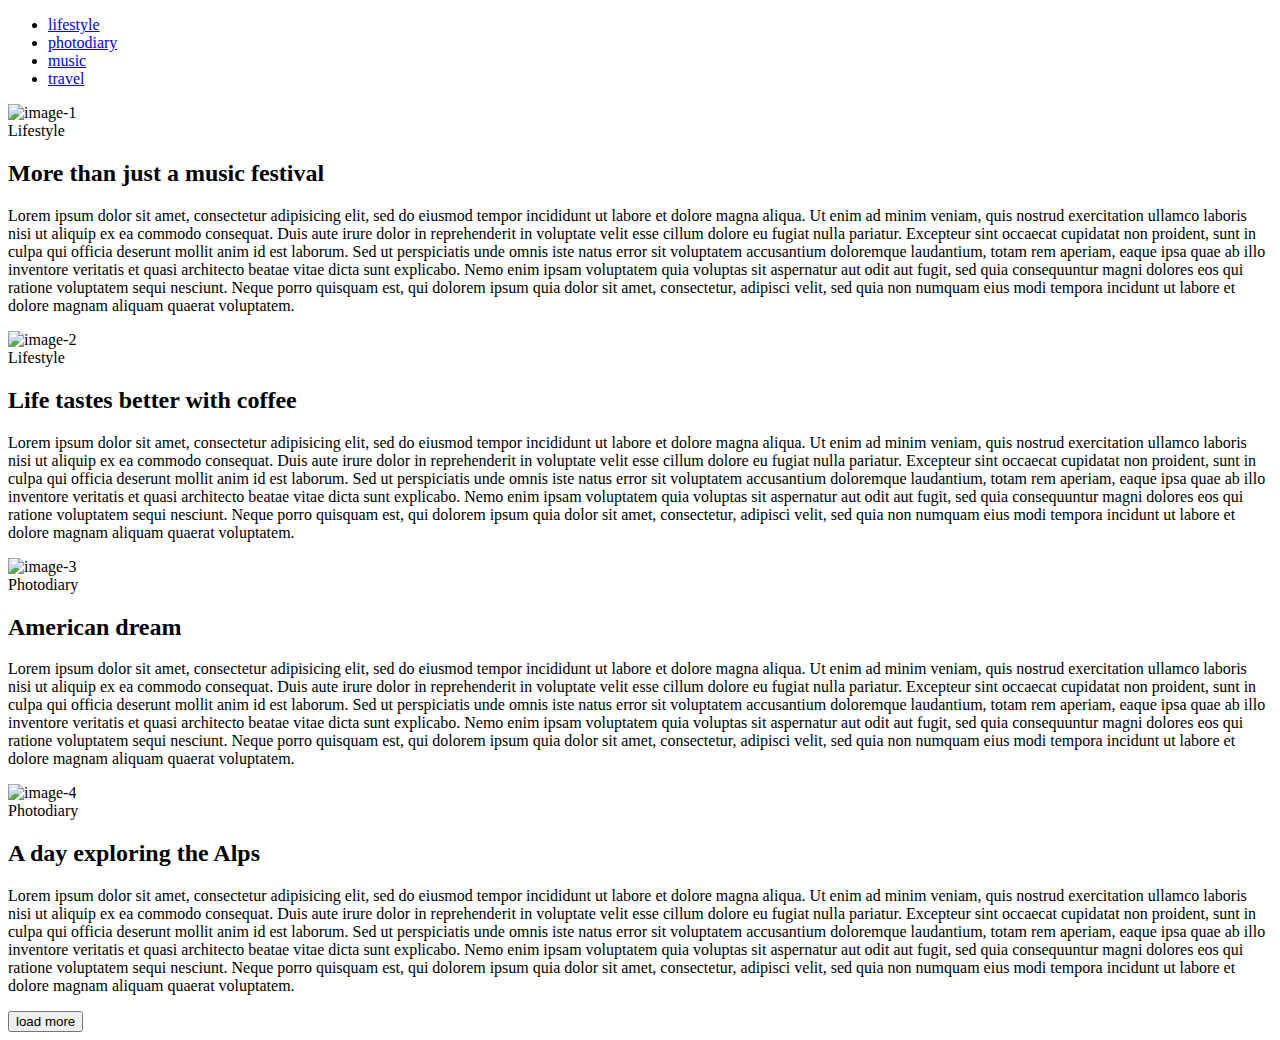
==== hw-03/index.html @ 93e20cb4 "hw-02>03" ====
<!DOCTYPE html>
<html lang="en">
  <head>
    <meta charset="UTF-8" />
    <meta name="viewport" content="width=device-width, initial-scale=1.0" />
    <meta http-equiv="X-UA-Compatible" content="ie=edge" />
    <title>Homework-01-02</title>
  </head>
  <body>
    <header>
      <nav>
        <ul>
          <li>
            <a href="#">lifestyle</a>
          </li>
          <li>
            <a href="#">photodiary</a>
          </li>
          <li>
            <a href="#">music</a>
          </li>
          <li>
            <a href="#">travel</a>
          </li>
        </ul>
      </nav>
    </header>
    <main>
      <section>
        <article>
          <img src="img/image-1.png" alt="image-1" />
          <div>Lifestyle</div>
          <h2>More than just a music festival</h2>
          <p>
            Lorem ipsum dolor sit amet, consectetur adipisicing elit, sed do
            eiusmod tempor incididunt ut labore et dolore magna aliqua. Ut enim
            ad minim veniam, quis nostrud exercitation ullamco laboris nisi ut
            aliquip ex ea commodo consequat. Duis aute irure dolor in
            reprehenderit in voluptate velit esse cillum dolore eu fugiat nulla
            pariatur. Excepteur sint occaecat cupidatat non proident, sunt in
            culpa qui officia deserunt mollit anim id est laborum. Sed ut
            perspiciatis unde omnis iste natus error sit voluptatem accusantium
            doloremque laudantium, totam rem aperiam, eaque ipsa quae ab illo
            inventore veritatis et quasi architecto beatae vitae dicta sunt
            explicabo. Nemo enim ipsam voluptatem quia voluptas sit aspernatur
            aut odit aut fugit, sed quia consequuntur magni dolores eos qui
            ratione voluptatem sequi nesciunt. Neque porro quisquam est, qui
            dolorem ipsum quia dolor sit amet, consectetur, adipisci velit, sed
            quia non numquam eius modi tempora incidunt ut labore et dolore
            magnam aliquam quaerat voluptatem.
          </p>
        </article>
        <article>
          <img src="img/image-2.png" alt="image-2" />
          <div>
            Lifestyle
          </div>
          <h2>
            Life tastes better with coffee
          </h2>
          <p>
            Lorem ipsum dolor sit amet, consectetur adipisicing elit, sed do
            eiusmod tempor incididunt ut labore et dolore magna aliqua. Ut enim
            ad minim veniam, quis nostrud exercitation ullamco laboris nisi ut
            aliquip ex ea commodo consequat. Duis aute irure dolor in
            reprehenderit in voluptate velit esse cillum dolore eu fugiat nulla
            pariatur. Excepteur sint occaecat cupidatat non proident, sunt in
            culpa qui officia deserunt mollit anim id est laborum. Sed ut
            perspiciatis unde omnis iste natus error sit voluptatem accusantium
            doloremque laudantium, totam rem aperiam, eaque ipsa quae ab illo
            inventore veritatis et quasi architecto beatae vitae dicta sunt
            explicabo. Nemo enim ipsam voluptatem quia voluptas sit aspernatur
            aut odit aut fugit, sed quia consequuntur magni dolores eos qui
            ratione voluptatem sequi nesciunt. Neque porro quisquam est, qui
            dolorem ipsum quia dolor sit amet, consectetur, adipisci velit, sed
            quia non numquam eius modi tempora incidunt ut labore et dolore
            magnam aliquam quaerat voluptatem.
          </p>
        </article>
        <article>
          <img src="img/image-3.png" alt="image-3" />
          <div>
            Photodiary
          </div>
          <h2>
            American dream
          </h2>
          <p>
            Lorem ipsum dolor sit amet, consectetur adipisicing elit, sed do
            eiusmod tempor incididunt ut labore et dolore magna aliqua. Ut enim
            ad minim veniam, quis nostrud exercitation ullamco laboris nisi ut
            aliquip ex ea commodo consequat. Duis aute irure dolor in
            reprehenderit in voluptate velit esse cillum dolore eu fugiat nulla
            pariatur. Excepteur sint occaecat cupidatat non proident, sunt in
            culpa qui officia deserunt mollit anim id est laborum. Sed ut
            perspiciatis unde omnis iste natus error sit voluptatem accusantium
            doloremque laudantium, totam rem aperiam, eaque ipsa quae ab illo
            inventore veritatis et quasi architecto beatae vitae dicta sunt
            explicabo. Nemo enim ipsam voluptatem quia voluptas sit aspernatur
            aut odit aut fugit, sed quia consequuntur magni dolores eos qui
            ratione voluptatem sequi nesciunt. Neque porro quisquam est, qui
            dolorem ipsum quia dolor sit amet, consectetur, adipisci velit, sed
            quia non numquam eius modi tempora incidunt ut labore et dolore
            magnam aliquam quaerat voluptatem.
          </p>
        </article>
        <article>
          <img src="img/image-4.png" alt="image-4" />
          <div>
            Photodiary
          </div>
          <h2>
            A day exploring the Alps
          </h2>
          <p>
            Lorem ipsum dolor sit amet, consectetur adipisicing elit, sed do
            eiusmod tempor incididunt ut labore et dolore magna aliqua. Ut enim
            ad minim veniam, quis nostrud exercitation ullamco laboris nisi ut
            aliquip ex ea commodo consequat. Duis aute irure dolor in
            reprehenderit in voluptate velit esse cillum dolore eu fugiat nulla
            pariatur. Excepteur sint occaecat cupidatat non proident, sunt in
            culpa qui officia deserunt mollit anim id est laborum. Sed ut
            perspiciatis unde omnis iste natus error sit voluptatem accusantium
            doloremque laudantium, totam rem aperiam, eaque ipsa quae ab illo
            inventore veritatis et quasi architecto beatae vitae dicta sunt
            explicabo. Nemo enim ipsam voluptatem quia voluptas sit aspernatur
            aut odit aut fugit, sed quia consequuntur magni dolores eos qui
            ratione voluptatem sequi nesciunt. Neque porro quisquam est, qui
            dolorem ipsum quia dolor sit amet, consectetur, adipisci velit, sed
            quia non numquam eius modi tempora incidunt ut labore et dolore
            magnam aliquam quaerat voluptatem.
          </p>
        </article>

        <button>
          load more
        </button>
      </section>
    </main>
  </body>
</html>
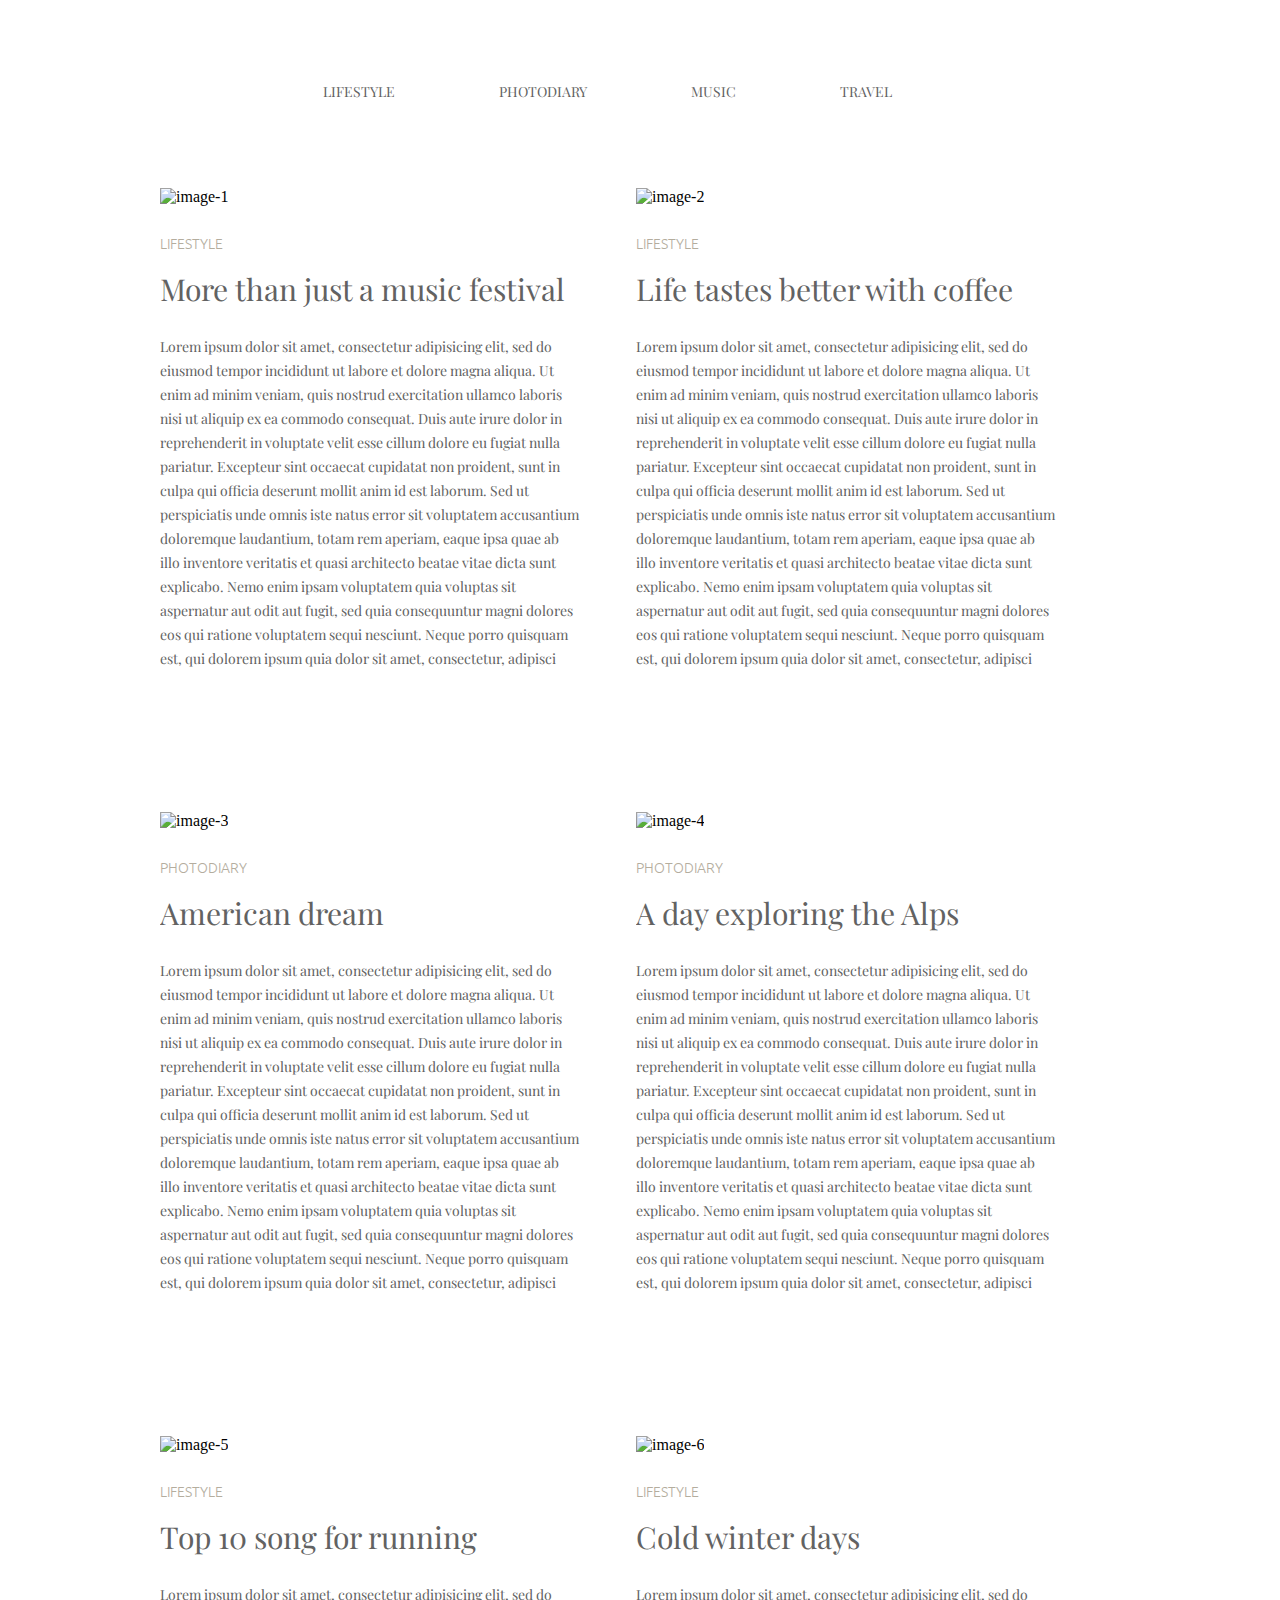
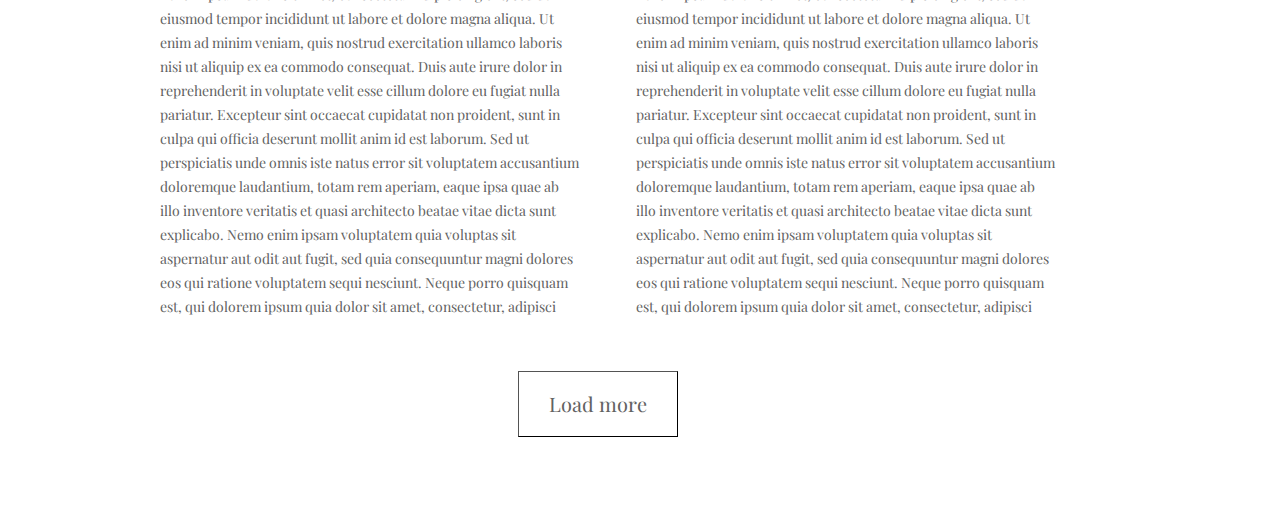
==== commit 60094ac5: "hw-03" ====
--- a/hw-03/index.html
+++ b/hw-03/index.html
@@ -2,14 +2,18 @@
 <html lang="en">
   <head>
     <meta charset="UTF-8" />
-    <meta name="viewport" content="width=device-width, initial-scale=1.0" />
-    <meta http-equiv="X-UA-Compatible" content="ie=edge" />
-    <title>Homework-01-02</title>
+    <link rel="stylesheet" href="css/normalize.css" />
+    <link
+      href="https://fonts.googleapis.com/css?family=Playfair+Display|Ubuntu:300&display=swap"
+      rel="stylesheet"
+    />
+    <link rel="stylesheet" href="css/style.css" />
+    <title>Homework-03</title>
   </head>
   <body>
     <header>
       <nav>
-        <ul>
+        <ul class="menu-list">
           <li>
             <a href="#">lifestyle</a>
           </li>
@@ -28,10 +32,10 @@
     <main>
       <section>
         <article>
-          <img src="img/image-1.png" alt="image-1" />
-          <div>Lifestyle</div>
-          <h2>More than just a music festival</h2>
-          <p>
+          <img class="img" src="img/image-1.jpg" alt="image-1" />
+          <div class="menu-name">Lifestyle</div>
+          <h2 class="img-name">More than just a music festival</h2>
+          <p class="text">
             Lorem ipsum dolor sit amet, consectetur adipisicing elit, sed do
             eiusmod tempor incididunt ut labore et dolore magna aliqua. Ut enim
             ad minim veniam, quis nostrud exercitation ullamco laboris nisi ut
@@ -51,14 +55,10 @@
           </p>
         </article>
         <article>
-          <img src="img/image-2.png" alt="image-2" />
-          <div>
-            Lifestyle
-          </div>
-          <h2>
-            Life tastes better with coffee
-          </h2>
-          <p>
+          <img class="img" src="img/image-2.jpg" alt="image-2" />
+          <div class="menu-name">Lifestyle</div>
+          <h2 class="img-name">Life tastes better with coffee</h2>
+          <p class="text">
             Lorem ipsum dolor sit amet, consectetur adipisicing elit, sed do
             eiusmod tempor incididunt ut labore et dolore magna aliqua. Ut enim
             ad minim veniam, quis nostrud exercitation ullamco laboris nisi ut
@@ -78,14 +78,10 @@
           </p>
         </article>
         <article>
-          <img src="img/image-3.png" alt="image-3" />
-          <div>
-            Photodiary
-          </div>
-          <h2>
-            American dream
-          </h2>
-          <p>
+          <img class="img" src="img/image-3.jpg" alt="image-3" />
+          <div class="menu-name">Photodiary</div>
+          <h2 class="img-name">American dream</h2>
+          <p class="text">
             Lorem ipsum dolor sit amet, consectetur adipisicing elit, sed do
             eiusmod tempor incididunt ut labore et dolore magna aliqua. Ut enim
             ad minim veniam, quis nostrud exercitation ullamco laboris nisi ut
@@ -105,14 +101,56 @@
           </p>
         </article>
         <article>
-          <img src="img/image-4.png" alt="image-4" />
-          <div>
-            Photodiary
-          </div>
-          <h2>
-            A day exploring the Alps
-          </h2>
-          <p>
+          <img class="img" src="img/image-4.jpg" alt="image-4" />
+          <div class="menu-name">Photodiary</div>
+          <h2 class="img-name">A day exploring the Alps</h2>
+          <p class="text">
+            Lorem ipsum dolor sit amet, consectetur adipisicing elit, sed do
+            eiusmod tempor incididunt ut labore et dolore magna aliqua. Ut enim
+            ad minim veniam, quis nostrud exercitation ullamco laboris nisi ut
+            aliquip ex ea commodo consequat. Duis aute irure dolor in
+            reprehenderit in voluptate velit esse cillum dolore eu fugiat nulla
+            pariatur. Excepteur sint occaecat cupidatat non proident, sunt in
+            culpa qui officia deserunt mollit anim id est laborum. Sed ut
+            perspiciatis unde omnis iste natus error sit voluptatem accusantium
+            doloremque laudantium, totam rem aperiam, eaque ipsa quae ab illo
+            inventore veritatis et quasi architecto beatae vitae dicta sunt
+            explicabo. Nemo enim ipsam voluptatem quia voluptas sit aspernatur
+            aut odit aut fugit, sed quia consequuntur magni dolores eos qui
+            ratione voluptatem sequi nesciunt. Neque porro quisquam est, qui
+            dolorem ipsum quia dolor sit amet, consectetur, adipisci velit, sed
+            quia non numquam eius modi tempora incidunt ut labore et dolore
+            magnam aliquam quaerat voluptatem.
+          </p>
+        </article>
+        <article>
+          <img class="img" src="img/image-5.jpg" alt="image-5" />
+          <div class="menu-name">Lifestyle</div>
+          <h2 class="img-name">Top 10 song for running</h2>
+          <p class="text">
+            Lorem ipsum dolor sit amet, consectetur adipisicing elit, sed do
+            eiusmod tempor incididunt ut labore et dolore magna aliqua. Ut enim
+            ad minim veniam, quis nostrud exercitation ullamco laboris nisi ut
+            aliquip ex ea commodo consequat. Duis aute irure dolor in
+            reprehenderit in voluptate velit esse cillum dolore eu fugiat nulla
+            pariatur. Excepteur sint occaecat cupidatat non proident, sunt in
+            culpa qui officia deserunt mollit anim id est laborum. Sed ut
+            perspiciatis unde omnis iste natus error sit voluptatem accusantium
+            doloremque laudantium, totam rem aperiam, eaque ipsa quae ab illo
+            inventore veritatis et quasi architecto beatae vitae dicta sunt
+            explicabo. Nemo enim ipsam voluptatem quia voluptas sit aspernatur
+            aut odit aut fugit, sed quia consequuntur magni dolores eos qui
+            ratione voluptatem sequi nesciunt. Neque porro quisquam est, qui
+            dolorem ipsum quia dolor sit amet, consectetur, adipisci velit, sed
+            quia non numquam eius modi tempora incidunt ut labore et dolore
+            magnam aliquam quaerat voluptatem.
+          </p>
+        </article>
+        <article>
+          <img class="img" src="img/image-6.jpg" alt="image-6" />
+          <div class="menu-name">Lifestyle</div>
+          <h2 class="img-name">Cold winter days</h2>
+          <p class="text">
             Lorem ipsum dolor sit amet, consectetur adipisicing elit, sed do
             eiusmod tempor incididunt ut labore et dolore magna aliqua. Ut enim
             ad minim veniam, quis nostrud exercitation ullamco laboris nisi ut
@@ -132,8 +170,8 @@
           </p>
         </article>
 
-        <button>
-          load more
+        <button class="button-load-more">
+          Load more
         </button>
       </section>
     </main>
--- a/hw-03/css/style.css
+++ b/hw-03/css/style.css
@@ -0,0 +1,79 @@
+nav {
+  margin-top: 80px;
+}
+
+section {
+  margin: -51px 0px 0px 100px;
+}
+
+article {
+  display: inline-block;
+  width: 420px;
+  height: 485px;
+  margin-left: 52px;
+  margin-top: 135px;
+  overflow: hidden;
+}
+
+.menu-list {
+  list-style: none;
+  margin: 0px 0px 0px 215px;
+  padding: 0px;
+}
+
+li {
+  display: inline-block;
+  padding-left: 100px;
+}
+
+.menu-list a {
+  text-decoration: none;
+  font-family: "Playfair Display", serif;
+  font-size: 14px;
+  line-height: 24px;
+  color: #626262;
+  text-transform: uppercase;
+}
+
+.img {
+  width: 100%;
+}
+
+.menu-name {
+  font-family: "Ubuntu", sans-serif;
+  font-size: 14px;
+  line-height: 17px;
+  color: #b4ad9e;
+  text-transform: uppercase;
+  font-weight: 300;
+  margin-top: 29px;
+}
+
+.img-name {
+  font-family: "Playfair Display", serif;
+  font-size: 30px;
+  line-height: 36px;
+  color: #626262;
+  font-weight: normal;
+  margin: 19px 0px 28px 0px;
+}
+
+.text {
+  font-family: "Playfair Display", serif;
+  font-size: 14px;
+  line-height: 24px;
+  color: #626262;
+}
+
+.button-load-more {
+  padding: 20px 30px;
+  background: #fff;
+  border-color: #000;
+  font-size: 20px;
+  line-height: 24px;
+  font-family: "Playfair Display", serif;
+  color: #626262;
+  border-width: 1px;
+  display: block;
+  margin: 46px 0px 72px 410px;
+}
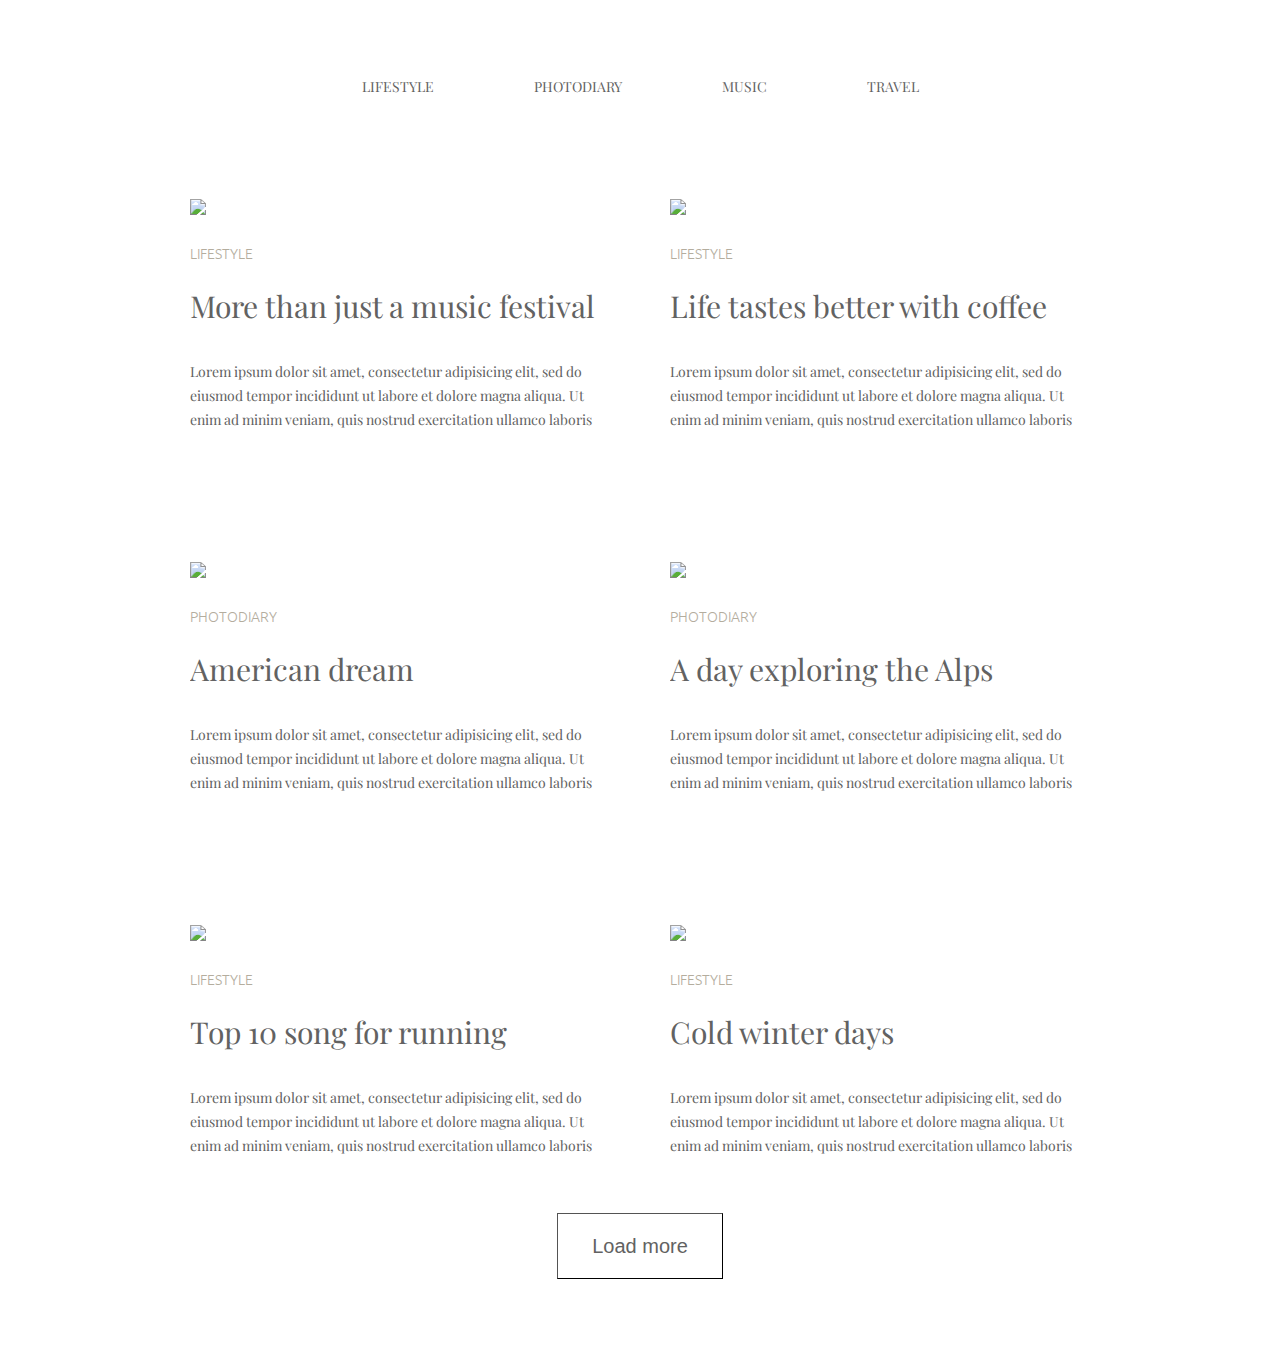
==== commit d480b288: "hw-03 new" ====
--- a/hw-03/index.html
+++ b/hw-03/index.html
@@ -11,7 +11,7 @@
     <title>Homework-03</title>
   </head>
   <body>
-    <header>
+    <header class="wrapper">
       <nav>
         <ul class="menu-list">
           <li>
@@ -29,144 +29,66 @@
         </ul>
       </nav>
     </header>
-    <main>
+    <main class="wrapper">
       <section>
-        <article>
-          <img class="img" src="img/image-1.jpg" alt="image-1" />
+        <article class="paper">
+          <img class="img" src="img/image-1.jpg" alt="image-1" width="420" height="280"/>
           <div class="menu-name">Lifestyle</div>
           <h2 class="img-name">More than just a music festival</h2>
           <p class="text">
             Lorem ipsum dolor sit amet, consectetur adipisicing elit, sed do
             eiusmod tempor incididunt ut labore et dolore magna aliqua. Ut enim
-            ad minim veniam, quis nostrud exercitation ullamco laboris nisi ut
-            aliquip ex ea commodo consequat. Duis aute irure dolor in
-            reprehenderit in voluptate velit esse cillum dolore eu fugiat nulla
-            pariatur. Excepteur sint occaecat cupidatat non proident, sunt in
-            culpa qui officia deserunt mollit anim id est laborum. Sed ut
-            perspiciatis unde omnis iste natus error sit voluptatem accusantium
-            doloremque laudantium, totam rem aperiam, eaque ipsa quae ab illo
-            inventore veritatis et quasi architecto beatae vitae dicta sunt
-            explicabo. Nemo enim ipsam voluptatem quia voluptas sit aspernatur
-            aut odit aut fugit, sed quia consequuntur magni dolores eos qui
-            ratione voluptatem sequi nesciunt. Neque porro quisquam est, qui
-            dolorem ipsum quia dolor sit amet, consectetur, adipisci velit, sed
-            quia non numquam eius modi tempora incidunt ut labore et dolore
-            magnam aliquam quaerat voluptatem.
+            ad minim veniam, quis nostrud exercitation ullamco laboris
           </p>
         </article>
-        <article>
-          <img class="img" src="img/image-2.jpg" alt="image-2" />
+        <article class="paper">
+          <img class="img" src="img/image-2.jpg" alt="image-2" width="420" height="280"/>
           <div class="menu-name">Lifestyle</div>
           <h2 class="img-name">Life tastes better with coffee</h2>
           <p class="text">
             Lorem ipsum dolor sit amet, consectetur adipisicing elit, sed do
             eiusmod tempor incididunt ut labore et dolore magna aliqua. Ut enim
-            ad minim veniam, quis nostrud exercitation ullamco laboris nisi ut
-            aliquip ex ea commodo consequat. Duis aute irure dolor in
-            reprehenderit in voluptate velit esse cillum dolore eu fugiat nulla
-            pariatur. Excepteur sint occaecat cupidatat non proident, sunt in
-            culpa qui officia deserunt mollit anim id est laborum. Sed ut
-            perspiciatis unde omnis iste natus error sit voluptatem accusantium
-            doloremque laudantium, totam rem aperiam, eaque ipsa quae ab illo
-            inventore veritatis et quasi architecto beatae vitae dicta sunt
-            explicabo. Nemo enim ipsam voluptatem quia voluptas sit aspernatur
-            aut odit aut fugit, sed quia consequuntur magni dolores eos qui
-            ratione voluptatem sequi nesciunt. Neque porro quisquam est, qui
-            dolorem ipsum quia dolor sit amet, consectetur, adipisci velit, sed
-            quia non numquam eius modi tempora incidunt ut labore et dolore
-            magnam aliquam quaerat voluptatem.
+            ad minim veniam, quis nostrud exercitation ullamco laboris
           </p>
         </article>
-        <article>
-          <img class="img" src="img/image-3.jpg" alt="image-3" />
+        <article class="paper">
+          <img class="img" src="img/image-3.jpg" alt="image-3" width="420" height="280"/>
           <div class="menu-name">Photodiary</div>
           <h2 class="img-name">American dream</h2>
           <p class="text">
             Lorem ipsum dolor sit amet, consectetur adipisicing elit, sed do
             eiusmod tempor incididunt ut labore et dolore magna aliqua. Ut enim
-            ad minim veniam, quis nostrud exercitation ullamco laboris nisi ut
-            aliquip ex ea commodo consequat. Duis aute irure dolor in
-            reprehenderit in voluptate velit esse cillum dolore eu fugiat nulla
-            pariatur. Excepteur sint occaecat cupidatat non proident, sunt in
-            culpa qui officia deserunt mollit anim id est laborum. Sed ut
-            perspiciatis unde omnis iste natus error sit voluptatem accusantium
-            doloremque laudantium, totam rem aperiam, eaque ipsa quae ab illo
-            inventore veritatis et quasi architecto beatae vitae dicta sunt
-            explicabo. Nemo enim ipsam voluptatem quia voluptas sit aspernatur
-            aut odit aut fugit, sed quia consequuntur magni dolores eos qui
-            ratione voluptatem sequi nesciunt. Neque porro quisquam est, qui
-            dolorem ipsum quia dolor sit amet, consectetur, adipisci velit, sed
-            quia non numquam eius modi tempora incidunt ut labore et dolore
-            magnam aliquam quaerat voluptatem.
+            ad minim veniam, quis nostrud exercitation ullamco laboris
           </p>
         </article>
-        <article>
-          <img class="img" src="img/image-4.jpg" alt="image-4" />
+        <article class="paper">
+          <img class="img" src="img/image-4.jpg" alt="image-4" width="420" height="280"/>
           <div class="menu-name">Photodiary</div>
           <h2 class="img-name">A day exploring the Alps</h2>
           <p class="text">
             Lorem ipsum dolor sit amet, consectetur adipisicing elit, sed do
             eiusmod tempor incididunt ut labore et dolore magna aliqua. Ut enim
-            ad minim veniam, quis nostrud exercitation ullamco laboris nisi ut
-            aliquip ex ea commodo consequat. Duis aute irure dolor in
-            reprehenderit in voluptate velit esse cillum dolore eu fugiat nulla
-            pariatur. Excepteur sint occaecat cupidatat non proident, sunt in
-            culpa qui officia deserunt mollit anim id est laborum. Sed ut
-            perspiciatis unde omnis iste natus error sit voluptatem accusantium
-            doloremque laudantium, totam rem aperiam, eaque ipsa quae ab illo
-            inventore veritatis et quasi architecto beatae vitae dicta sunt
-            explicabo. Nemo enim ipsam voluptatem quia voluptas sit aspernatur
-            aut odit aut fugit, sed quia consequuntur magni dolores eos qui
-            ratione voluptatem sequi nesciunt. Neque porro quisquam est, qui
-            dolorem ipsum quia dolor sit amet, consectetur, adipisci velit, sed
-            quia non numquam eius modi tempora incidunt ut labore et dolore
-            magnam aliquam quaerat voluptatem.
+            ad minim veniam, quis nostrud exercitation ullamco laboris
           </p>
         </article>
-        <article>
-          <img class="img" src="img/image-5.jpg" alt="image-5" />
+        <article class="paper">
+          <img class="img" src="img/image-5.jpg" alt="image-5" width="420" height="280"/>
           <div class="menu-name">Lifestyle</div>
           <h2 class="img-name">Top 10 song for running</h2>
           <p class="text">
             Lorem ipsum dolor sit amet, consectetur adipisicing elit, sed do
             eiusmod tempor incididunt ut labore et dolore magna aliqua. Ut enim
-            ad minim veniam, quis nostrud exercitation ullamco laboris nisi ut
-            aliquip ex ea commodo consequat. Duis aute irure dolor in
-            reprehenderit in voluptate velit esse cillum dolore eu fugiat nulla
-            pariatur. Excepteur sint occaecat cupidatat non proident, sunt in
-            culpa qui officia deserunt mollit anim id est laborum. Sed ut
-            perspiciatis unde omnis iste natus error sit voluptatem accusantium
-            doloremque laudantium, totam rem aperiam, eaque ipsa quae ab illo
-            inventore veritatis et quasi architecto beatae vitae dicta sunt
-            explicabo. Nemo enim ipsam voluptatem quia voluptas sit aspernatur
-            aut odit aut fugit, sed quia consequuntur magni dolores eos qui
-            ratione voluptatem sequi nesciunt. Neque porro quisquam est, qui
-            dolorem ipsum quia dolor sit amet, consectetur, adipisci velit, sed
-            quia non numquam eius modi tempora incidunt ut labore et dolore
-            magnam aliquam quaerat voluptatem.
+            ad minim veniam, quis nostrud exercitation ullamco laboris
           </p>
         </article>
-        <article>
-          <img class="img" src="img/image-6.jpg" alt="image-6" />
+        <article class="paper">
+          <img class="img" src="img/image-6.jpg" alt="image-6" width="420" height="280"/>
           <div class="menu-name">Lifestyle</div>
           <h2 class="img-name">Cold winter days</h2>
           <p class="text">
             Lorem ipsum dolor sit amet, consectetur adipisicing elit, sed do
             eiusmod tempor incididunt ut labore et dolore magna aliqua. Ut enim
-            ad minim veniam, quis nostrud exercitation ullamco laboris nisi ut
-            aliquip ex ea commodo consequat. Duis aute irure dolor in
-            reprehenderit in voluptate velit esse cillum dolore eu fugiat nulla
-            pariatur. Excepteur sint occaecat cupidatat non proident, sunt in
-            culpa qui officia deserunt mollit anim id est laborum. Sed ut
-            perspiciatis unde omnis iste natus error sit voluptatem accusantium
-            doloremque laudantium, totam rem aperiam, eaque ipsa quae ab illo
-            inventore veritatis et quasi architecto beatae vitae dicta sunt
-            explicabo. Nemo enim ipsam voluptatem quia voluptas sit aspernatur
-            aut odit aut fugit, sed quia consequuntur magni dolores eos qui
-            ratione voluptatem sequi nesciunt. Neque porro quisquam est, qui
-            dolorem ipsum quia dolor sit amet, consectetur, adipisci velit, sed
-            quia non numquam eius modi tempora incidunt ut labore et dolore
-            magnam aliquam quaerat voluptatem.
+            ad minim veniam, quis nostrud exercitation ullamco laboris
           </p>
         </article>
 
--- a/hw-03/css/style.css
+++ b/hw-03/css/style.css
@@ -1,29 +1,29 @@
-nav {
-  margin-top: 80px;
+* {
+  margin: 0;
+  padding: 0;
 }
 
-section {
-  margin: -51px 0px 0px 100px;
+.wrapper {
+  width: 900px;
+  margin: 0 auto;
 }
 
-article {
-  display: inline-block;
-  width: 420px;
-  height: 485px;
-  margin-left: 52px;
-  margin-top: 135px;
-  overflow: hidden;
+header {
+  padding: 75px 0px 100px;
 }
 
 .menu-list {
+  font-size: 0px;
   list-style: none;
-  margin: 0px 0px 0px 215px;
-  padding: 0px;
+  text-align: center;
 }
 
-li {
+.menu-list li {
   display: inline-block;
-  padding-left: 100px;
+}
+
+.menu-list li:not(:last-child) {
+  margin-right: 100px;
 }
 
 .menu-list a {
@@ -35,45 +35,60 @@
   text-transform: uppercase;
 }
 
-.img {
-  width: 100%;
+section {
+  font-size: 0;
+}
+
+.paper {
+  display: inline-block;
+  width: 420px;
+  margin-right: 60px;
+  margin-bottom: 130px;
+  overflow: hidden;
+  font-family: "Playfair Display", serif;
+}
+
+.paper:nth-child(even) {
+  margin-right: 0;
+}
+
+.paper:nth-last-child(-n + 3) {
+  margin-bottom: 0;
 }
 
 .menu-name {
   font-family: "Ubuntu", sans-serif;
   font-size: 14px;
+  font-weight: 300;
   line-height: 17px;
   color: #b4ad9e;
   text-transform: uppercase;
-  font-weight: 300;
-  margin-top: 29px;
+  margin-top: 30px;
+  margin-bottom: 26px;
 }
 
 .img-name {
-  font-family: "Playfair Display", serif;
   font-size: 30px;
   line-height: 36px;
   color: #626262;
   font-weight: normal;
-  margin: 19px 0px 28px 0px;
+  margin-bottom: 36px;
 }
 
 .text {
-  font-family: "Playfair Display", serif;
   font-size: 14px;
   line-height: 24px;
   color: #626262;
 }
 
 .button-load-more {
-  padding: 20px 30px;
+  display: block;
+  padding: 20px 34px;
   background: #fff;
+  border-width: 1px;
   border-color: #000;
   font-size: 20px;
   line-height: 24px;
-  font-family: "Playfair Display", serif;
   color: #626262;
-  border-width: 1px;
-  display: block;
-  margin: 46px 0px 72px 410px;
+  margin: 55px auto 70px;
 }
